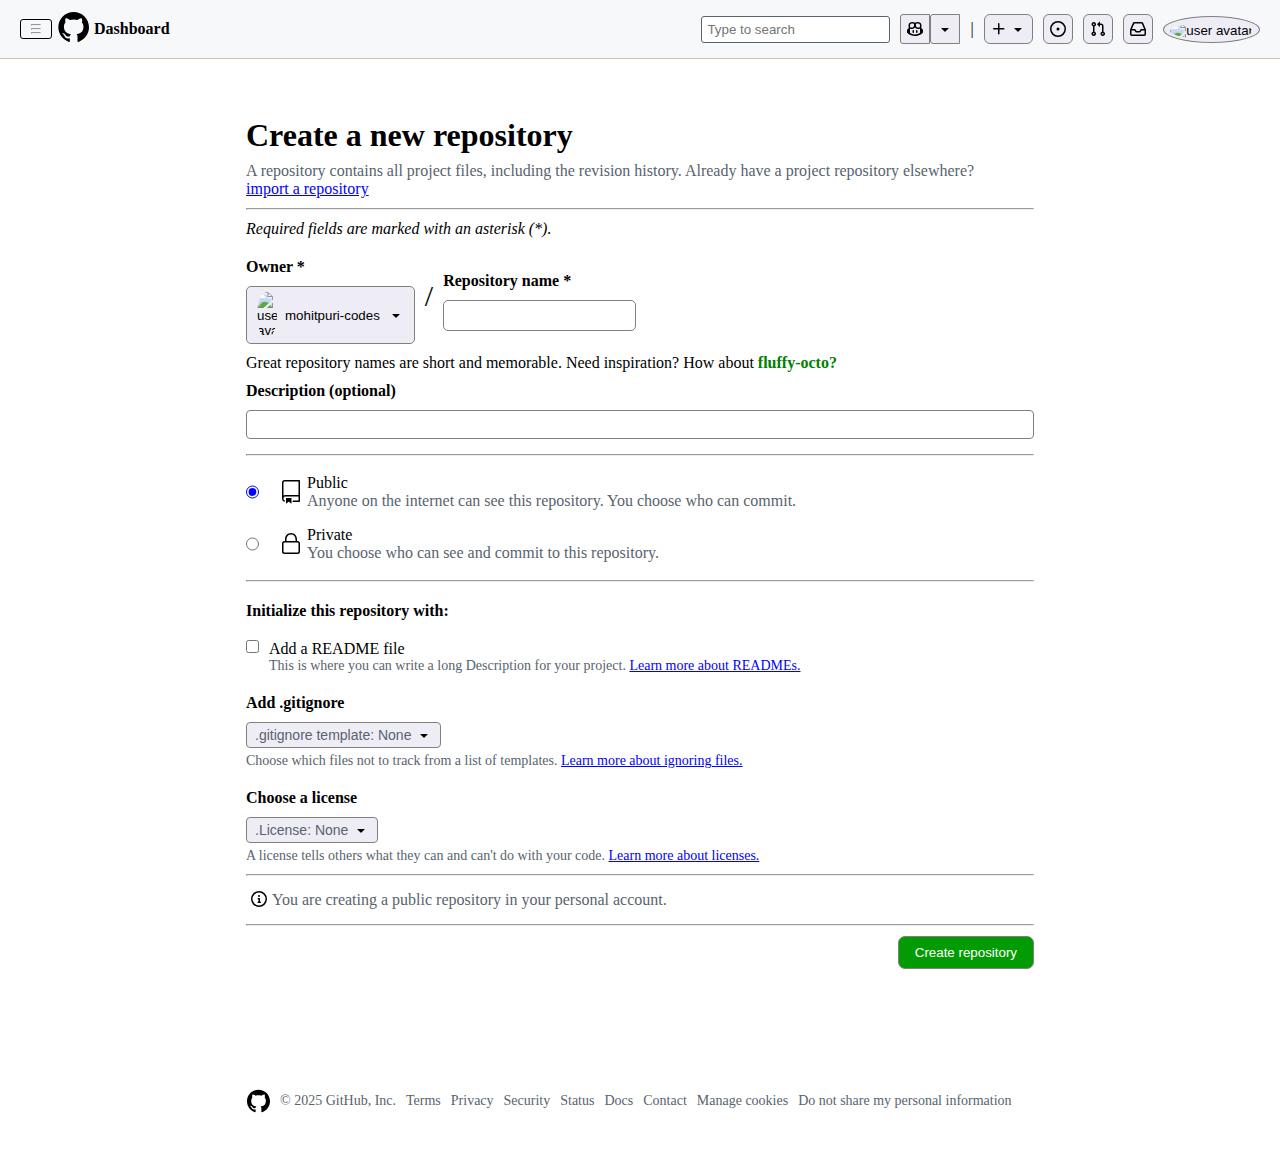
==== create-repo.html @ 80e2ed9b "feat: designed the UI for create repo page" ====
<!DOCTYPE html>
<html lang="en">
<head>
    <meta charset="UTF-8">
    <meta name="viewport" content="width=device-width, initial-scale=1.0">
    <title>Create new repo</title>
    <link rel="stylesheet" href="style.css">
    <link rel="stylesheet" href="create-repo-style.css">
</head>
<body>
    <header aria-label="Navigation bar">
        <nav>
            <!-- left nav -->
            <div class="left-nav">
                <div class="hamburger-menu">
                    <hr>
                    <hr>
                    <hr>
                </div>
                <div class="brand-logo">
                    <svg height="32" aria-hidden="true" viewBox="0 0 24 24" version="1.1" width="32" data-view-component="true" class="octicon octicon-mark-github v-align-middle">
                        <path d="M12.5.75C6.146.75 1 5.896 1 12.25c0 5.089 3.292 9.387 7.863 10.91.575.101.79-.244.79-.546 0-.273-.014-1.178-.014-2.142-2.889.532-3.636-.704-3.866-1.35-.13-.331-.69-1.352-1.18-1.625-.402-.216-.977-.748-.014-.762.906-.014 1.553.834 1.769 1.179 1.035 1.74 2.688 1.25 3.349.948.1-.747.402-1.25.733-1.538-2.559-.287-5.232-1.279-5.232-5.678 0-1.25.445-2.285 1.178-3.09-.115-.288-.517-1.467.115-3.048 0 0 .963-.302 3.163 1.179.92-.259 1.897-.388 2.875-.388.977 0 1.955.13 2.875.388 2.2-1.495 3.162-1.179 3.162-1.179.633 1.581.23 2.76.115 3.048.733.805 1.179 1.825 1.179 3.09 0 4.413-2.688 5.39-5.247 5.678.417.36.776 1.05.776 2.128 0 1.538-.014 2.774-.014 3.162 0 .302.216.662.79.547C20.709 21.637 24 17.324 24 12.25 24 5.896 18.854.75 12.5.75Z"></path>
                    </svg>
                </div>
                <h4>Dashboard</h4>
            </div>
            <!-- right nav -->
             <div class="right-nav">
                <input type="text" placeholder="Type to search">
                <div class="copilot">
                    <button title="copilot icon">
                        <svg aria-hidden="true" height="16" viewBox="0 0 16 16" version="1.1" width="16" data-view-component="true" class="octicon octicon-copilot Button-visual">
                            <path d="M7.998 15.035c-4.562 0-7.873-2.914-7.998-3.749V9.338c.085-.628.677-1.686 1.588-2.065.013-.07.024-.143.036-.218.029-.183.06-.384.126-.612-.201-.508-.254-1.084-.254-1.656 0-.87.128-1.769.693-2.484.579-.733 1.494-1.124 2.724-1.261 1.206-.134 2.262.034 2.944.765.05.053.096.108.139.165.044-.057.094-.112.143-.165.682-.731 1.738-.899 2.944-.765 1.23.137 2.145.528 2.724 1.261.566.715.693 1.614.693 2.484 0 .572-.053 1.148-.254 1.656.066.228.098.429.126.612.012.076.024.148.037.218.924.385 1.522 1.471 1.591 2.095v1.872c0 .766-3.351 3.795-8.002 3.795Zm0-1.485c2.28 0 4.584-1.11 5.002-1.433V7.862l-.023-.116c-.49.21-1.075.291-1.727.291-1.146 0-2.059-.327-2.71-.991A3.222 3.222 0 0 1 8 6.303a3.24 3.24 0 0 1-.544.743c-.65.664-1.563.991-2.71.991-.652 0-1.236-.081-1.727-.291l-.023.116v4.255c.419.323 2.722 1.433 5.002 1.433ZM6.762 2.83c-.193-.206-.637-.413-1.682-.297-1.019.113-1.479.404-1.713.7-.247.312-.369.789-.369 1.554 0 .793.129 1.171.308 1.371.162.181.519.379 1.442.379.853 0 1.339-.235 1.638-.54.315-.322.527-.827.617-1.553.117-.935-.037-1.395-.241-1.614Zm4.155-.297c-1.044-.116-1.488.091-1.681.297-.204.219-.359.679-.242 1.614.091.726.303 1.231.618 1.553.299.305.784.54 1.638.54.922 0 1.28-.198 1.442-.379.179-.2.308-.578.308-1.371 0-.765-.123-1.242-.37-1.554-.233-.296-.693-.587-1.713-.7Z"></path><path d="M6.25 9.037a.75.75 0 0 1 .75.75v1.501a.75.75 0 0 1-1.5 0V9.787a.75.75 0 0 1 .75-.75Zm4.25.75v1.501a.75.75 0 0 1-1.5 0V9.787a.75.75 0 0 1 1.5 0Z"></path>
                        </svg>
                    </button>
                    <button title="drop down icon">
                        <svg aria-hidden="true" height="16" viewBox="0 0 16 16" version="1.1" width="16" data-view-component="true" class="octicon octicon-triangle-down Button-visual">
                            <path d="m4.427 7.427 3.396 3.396a.25.25 0 0 0 .354 0l3.396-3.396A.25.25 0 0 0 11.396 7H4.604a.25.25 0 0 0-.177.427Z"></path>
                        </svg>
                    </button>
                </div>
                <div class="pipeline">
                    |
                </div>
                <div class="create-repo">
                    <button title="create new repo">
                        <svg aria-hidden="true" height="16" viewBox="0 0 16 16" version="1.1" width="16" data-view-component="true" class="octicon octicon-plus">
                            <path d="M7.75 2a.75.75 0 0 1 .75.75V7h4.25a.75.75 0 0 1 0 1.5H8.5v4.25a.75.75 0 0 1-1.5 0V8.5H2.75a.75.75 0 0 1 0-1.5H7V2.75A.75.75 0 0 1 7.75 2Z"></path>
                        </svg>
                        <svg aria-hidden="true" height="16" viewBox="0 0 16 16" version="1.1" width="16" data-view-component="true" class="octicon octicon-triangle-down">
                            <path d="m4.427 7.427 3.396 3.396a.25.25 0 0 0 .354 0l3.396-3.396A.25.25 0 0 0 11.396 7H4.604a.25.25 0 0 0-.177.427Z"></path>
                        </svg>
                    </button>
                    
                </div>
                <button class="issues" title="issues">
                    <svg aria-hidden="true" height="16" viewBox="0 0 16 16" version="1.1" width="16" data-view-component="true" class="octicon octicon-issue-opened Button-visual">
                        <path d="M8 9.5a1.5 1.5 0 1 0 0-3 1.5 1.5 0 0 0 0 3Z"></path><path d="M8 0a8 8 0 1 1 0 16A8 8 0 0 1 8 0ZM1.5 8a6.5 6.5 0 1 0 13 0 6.5 6.5 0 0 0-13 0Z"></path>
                    </svg>
                </button>
                <button class="pull-requests" title="pull requests">
                    <svg aria-hidden="true" height="16" viewBox="0 0 16 16" version="1.1" width="16" data-view-component="true" class="octicon octicon-git-pull-request Button-visual">
                        <path d="M1.5 3.25a2.25 2.25 0 1 1 3 2.122v5.256a2.251 2.251 0 1 1-1.5 0V5.372A2.25 2.25 0 0 1 1.5 3.25Zm5.677-.177L9.573.677A.25.25 0 0 1 10 .854V2.5h1A2.5 2.5 0 0 1 13.5 5v5.628a2.251 2.251 0 1 1-1.5 0V5a1 1 0 0 0-1-1h-1v1.646a.25.25 0 0 1-.427.177L7.177 3.427a.25.25 0 0 1 0-.354ZM3.75 2.5a.75.75 0 1 0 0 1.5.75.75 0 0 0 0-1.5Zm0 9.5a.75.75 0 1 0 0 1.5.75.75 0 0 0 0-1.5Zm8.25.75a.75.75 0 1 0 1.5 0 .75.75 0 0 0-1.5 0Z"></path>
                    </svg>
                </button>
                <button class="notifications" title="notifications">
                    <svg aria-hidden="true" height="16" viewBox="0 0 16 16" version="1.1" width="16" data-view-component="true" class="octicon octicon-inbox Button-visual">
                        <path d="M2.8 2.06A1.75 1.75 0 0 1 4.41 1h7.18c.7 0 1.333.417 1.61 1.06l2.74 6.395c.04.093.06.194.06.295v4.5A1.75 1.75 0 0 1 14.25 15H1.75A1.75 1.75 0 0 1 0 13.25v-4.5c0-.101.02-.202.06-.295Zm1.61.44a.25.25 0 0 0-.23.152L1.887 8H4.75a.75.75 0 0 1 .6.3L6.625 10h2.75l1.275-1.7a.75.75 0 0 1 .6-.3h2.863L11.82 2.652a.25.25 0 0 0-.23-.152Zm10.09 7h-2.875l-1.275 1.7a.75.75 0 0 1-.6.3h-3.5a.75.75 0 0 1-.6-.3L4.375 9.5H1.5v3.75c0 .138.112.25.25.25h12.5a.25.25 0 0 0 .25-.25Z"></path>
                    </svg>
                </button>
                <button class="profile" title="your profile">
                    <img src="	https://avatars.githubusercontent.com/u/194055453?v=4" alt="user avatar">

                </button>
             </div>
        </nav>
    </header>

    <!-- create new repo -->

    <main class="create-repo-main">
        <section class="create-repo-section">
            <div class="create-repo__title">
                <h1>Create a new repository</h1>
                <div class="create-repo__title-content">
                    <p>A repository contains all project files, including the revision history. Already have a project repository elsewhere?</p>
                    <a class="repo__blue-anchor" href="#">import a repository</a>
                </div>
                <hr>
                <i> Required fields are marked with an asterisk (*).</i>
                <div class="owner-repo-column">
                    <div class="model-owner-repo">
                        <div class="owner">
                            <h4>Owner *</h4>
                            <button>
                                <img class="avatar" src="	https://avatars.githubusercontent.com/u/194055453?v=4&size=40" alt=" user avatar">
                                <span class="user-name">mohitpuri-codes</span>
                                <span class="dropdown"><svg aria-hidden="true" focusable="false" class="octicon octicon-triangle-down" viewBox="0 0 16 16" width="16" height="16" fill="currentColor" style="display: inline-block; user-select: none; vertical-align: text-bottom; overflow: visible;"><path d="m4.427 7.427 3.396 3.396a.25.25 0 0 0 .354 0l3.396-3.396A.25.25 0 0 0 11.396 7H4.604a.25.25 0 0 0-.177.427Z"></path></svg></span>
                            </button>
                        </div>
                        <span class="slash">/</span>
                        <div class="repo">
                            <h4>Repository name *</h4>
                            <input type="text">
                        </div>
                    </div>
                    <span>Great repository names are short and memorable. Need inspiration? How about <span class="suggested-name">fluffy-octo?</span></span>
                    <div class="repo-description">
                        <h4>
                            Description <span>(optional)</span>
                            
                        </h4>
                        <input type="text">
                    </div>
                </div>
                <hr>
                <div class="public-pvt-column">
                    <div class="public">
                        <input type="radio" name="" id="" checked>
                        <div class="public-description">
                            <svg aria-hidden="true" focusable="false" class="Octicon-sc-9kayk9-0 knLhXt" viewBox="0 0 24 24" width="24" height="24" fill="currentColor" style="display: inline-block; user-select: none; vertical-align: text-bottom; overflow: visible;"><path d="M3 2.75A2.75 2.75 0 0 1 5.75 0h14.5a.75.75 0 0 1 .75.75v20.5a.75.75 0 0 1-.75.75h-6a.75.75 0 0 1 0-1.5h5.25v-4H6A1.5 1.5 0 0 0 4.5 18v.75c0 .716.43 1.334 1.05 1.605a.75.75 0 0 1-.6 1.374A3.251 3.251 0 0 1 3 18.75ZM19.5 1.5H5.75c-.69 0-1.25.56-1.25 1.25v12.651A2.989 2.989 0 0 1 6 15h13.5Z"></path><path d="M7 18.25a.25.25 0 0 1 .25-.25h5a.25.25 0 0 1 .25.25v5.01a.25.25 0 0 1-.397.201l-2.206-1.604a.25.25 0 0 0-.294 0L7.397 23.46a.25.25 0 0 1-.397-.2v-5.01Z"></path></svg>
                            <div class="public-description__details">
                                <span>Public</span>
                                <p>Anyone on the internet can see this repository. You choose who can commit.</p>
                            </div>
                        </div>
                    </div>
                    <div class="private">
                        <input type="radio" name="" id="">
                        <div class="private-description">
                            <svg aria-hidden="true" focusable="false" class="Octicon-sc-9kayk9-0 knLhXt" viewBox="0 0 24 24" width="24" height="24" fill="currentColor" style="display: inline-block; user-select: none; vertical-align: text-bottom; overflow: visible;"><path d="M6 9V7.25C6 3.845 8.503 1 12 1s6 2.845 6 6.25V9h.5a2.5 2.5 0 0 1 2.5 2.5v8a2.5 2.5 0 0 1-2.5 2.5h-13A2.5 2.5 0 0 1 3 19.5v-8A2.5 2.5 0 0 1 5.5 9Zm-1.5 2.5v8a1 1 0 0 0 1 1h13a1 1 0 0 0 1-1v-8a1 1 0 0 0-1-1h-13a1 1 0 0 0-1 1Zm3-4.25V9h9V7.25c0-2.67-1.922-4.75-4.5-4.75-2.578 0-4.5 2.08-4.5 4.75Z"></path></svg>                            <div class="private-description__details">
                                <span>Private</span>
                                <p>You choose who can see and commit to this repository.</p>
                            </div>
                        </div>
                    </div>
                </div>
                <hr>
                <div class="initalize-repo">
                    <h4>Initialize this repository with:</h4>
                    <div class="readme">
                        <input type="checkbox" name="" id="">
                        <div class="readme-file">
                            <span>
                                Add a README file
                            </span>
                            <p>This is where you can write a long Description for your project. <a href="#">Learn more about READMEs.</a></p>
                        </div>
                    </div>
                    <div class="add-ignore">
                        <h4>Add .gitignore</h4>
                        <button>
                            <p>.gitignore template: None </p>
                            <svg aria-hidden="true" focusable="false" class="octicon octicon-triangle-down" viewBox="0 0 16 16" width="16" height="16" fill="currentColor" style="display: inline-block; user-select: none; vertical-align: text-bottom; overflow: visible;"><path d="m4.427 7.427 3.396 3.396a.25.25 0 0 0 .354 0l3.396-3.396A.25.25 0 0 0 11.396 7H4.604a.25.25 0 0 0-.177.427Z"></path></svg>
                        </button>
                        <p>Choose which files not to track from a list of templates. <a href="#">Learn more about ignoring files.</a></p>
                    </div>
                    <div class="choose-license">
                        <h4>Choose a license
                        </h4>
                        <button>
                            <p>.License: None </p>
                            <svg aria-hidden="true" focusable="false" class="octicon octicon-triangle-down" viewBox="0 0 16 16" width="16" height="16" fill="currentColor" style="display: inline-block; user-select: none; vertical-align: text-bottom; overflow: visible;"><path d="m4.427 7.427 3.396 3.396a.25.25 0 0 0 .354 0l3.396-3.396A.25.25 0 0 0 11.396 7H4.604a.25.25 0 0 0-.177.427Z"></path></svg>
                        </button>
                        <p>A license tells others what they can and can't do with your code. <a href="#">Learn more about licenses.</a></p>
                    </div>
                </div>
                <hr>
                <div class="caution">
                    <svg aria-hidden="true" focusable="false" class="Octicon-sc-9kayk9-0 kfGkqo" viewBox="0 0 16 16" width="16" height="16" fill="currentColor" style="display: inline-block; user-select: none; vertical-align: text-bottom; overflow: visible;"><path d="M0 8a8 8 0 1 1 16 0A8 8 0 0 1 0 8Zm8-6.5a6.5 6.5 0 1 0 0 13 6.5 6.5 0 0 0 0-13ZM6.5 7.75A.75.75 0 0 1 7.25 7h1a.75.75 0 0 1 .75.75v2.75h.25a.75.75 0 0 1 0 1.5h-2a.75.75 0 0 1 0-1.5h.25v-2h-.25a.75.75 0 0 1-.75-.75ZM8 6a1 1 0 1 1 0-2 1 1 0 0 1 0 2Z"></path></svg>
                    <p>You are creating a public repository in your personal account.</p>
                </div>
                <hr>
                <div class="create-div">
                    <button class="create-repo-btn">Create repository</button>
                </div>



            </div>
            <footer>
                <svg aria-hidden="true" height="24" viewBox="0 0 24 24" version="1.1" width="24" data-view-component="true" class="octicon octicon-mark-github">
                    <path d="M12.5.75C6.146.75 1 5.896 1 12.25c0 5.089 3.292 9.387 7.863 10.91.575.101.79-.244.79-.546 0-.273-.014-1.178-.014-2.142-2.889.532-3.636-.704-3.866-1.35-.13-.331-.69-1.352-1.18-1.625-.402-.216-.977-.748-.014-.762.906-.014 1.553.834 1.769 1.179 1.035 1.74 2.688 1.25 3.349.948.1-.747.402-1.25.733-1.538-2.559-.287-5.232-1.279-5.232-5.678 0-1.25.445-2.285 1.178-3.09-.115-.288-.517-1.467.115-3.048 0 0 .963-.302 3.163 1.179.92-.259 1.897-.388 2.875-.388.977 0 1.955.13 2.875.388 2.2-1.495 3.162-1.179 3.162-1.179.633 1.581.23 2.76.115 3.048.733.805 1.179 1.825 1.179 3.09 0 4.413-2.688 5.39-5.247 5.678.417.36.776 1.05.776 2.128 0 1.538-.014 2.774-.014 3.162 0 .302.216.662.79.547C20.709 21.637 24 17.324 24 12.25 24 5.896 18.854.75 12.5.75Z"></path>
                </svg>
                <p>© 2025 GitHub, Inc.
                    
                    </p>
                    <a href="#">Terms
                    </a>
                    <a href="#">Privacy</a>
                    <a href="#">Security</a>
                    <a href="#">Status</a>
                    <a href="#">Docs</a>
                    <a href="#">Contact</a>
                    <a href="#">Manage cookies</a>
                    <a href="#">Do not share my personal information</a>
            </footer>

        </section>
    </main>
</body>
</html>
---- style.css ----
* {
  margin: 0;
  padding: 0;
  box-sizing: border-box;
}

nav {
  display: flex;
  justify-content: space-between;
  padding: 10px 20px;
  background-color: #f6f8fa;
  width: 100%;
  border-bottom: 1px solid rgb(201, 189, 189);
}

nav hr {
  /* border: 1px solid black; */
  width: 10px;
  margin: 2px 8px;
}

.hamburger-menu {
  border: 1px solid black;
  padding: 2px;
  border-radius: 3px;
}

.left-nav {
  display: flex;
  gap: 5px;
  align-items: center;
}

.create-new-repo-btn {
  display: flex;
  align-items: self-start;
  border-radius: 4px;
  justify-content: center;
  padding: 8px 8px 5px 8px;
  gap: 10px;
  background-color: rgb(25, 173, 25);
  color: white;
  border: none;
}

/* right nav */

.right-nav {
  display: flex;
  align-items: center;
  gap: 10px;
}

.right-nav input {
  padding: 5px;
  border-radius: 3px;
  border: 1px solid #59636e;
}

.right-nav button {
  padding: 6px 6px 3px 6px;
  border-radius: 6px;
  border: 1px solid grey;
}

.copilot {
  display: flex;
}

.copilot button {
  border-radius: 3px 0 0 3px !important ;
}

.profile {
  border-radius: 50% !important;
}

.profile img {
  width: 20px;
  border-radius: 50%;
}

@media screen and (max-width: 768px) {
  nav input:placeholder-shown {
    text-overflow: ellipsis;
    width: 50px;
  }
}

@media screen and (max-width: 480px) {
  nav h4 {
    width: 20px;
    white-space: nowrap;
    overflow: hidden;
    text-overflow: ellipsis;
  }
  .create-repo,
  .issues,
  .pull-requests,
  .pipeline {
    display: none;
  }
}

@media screen and (max-width: 320px) {
  nav h4 {
    display: none;
  }
}

/* main */

.find-repo li img {
  width: 20px;
  border-radius: 50%;
}

.find-repo li {
  display: flex;
  align-items: center;
  gap: 20px;
  margin: 10px 0;
}

.find-repo input {
  width: 100%;
  padding: 7px 10px;
  border-radius: 5px;
  border: 1px solid grey;
}

.main-section {
  display: flex;
}

.main-section-left {
  display: flex;
  flex-direction: column;
  gap: 10px;
  /* justify-content: center; */
  padding: 60px 30px;
  border-right: 1px solid rgb(201, 189, 189);
}

.create-new-repo {
  display: flex;
  justify-content: space-between;
  align-items: center;
}

.find-repo {
  display: flex;
  flex-direction: column;
  gap: 20px;
}

.show-more {
  color: grey;
  font-size: 14px;
}

/* main-section-right */

.main-section-right {
  padding: 40px 120px;
}

.grid-container {
  display: grid;
  grid-template-columns: 2fr 1fr;
}

.copilot-container {
  width: 100%;
  display: flex;
  align-items: center;
  position: relative;
}

.copilot-container input {
  width: 100%;
  border: 1px solid rgb(201, 189, 189);
  padding: 10px;
  border-radius: 7px;
  margin: 20px 0;
}

.send {
  position: absolute;
  right: 10px;
}

.copilot-suggestions {
  display: flex;
  gap: 10px;
}

.copilot-suggestions button {
  padding: 10px 15px;
  display: flex;
  border-radius: 21px;
  border: 1px solid rgb(201, 189, 189);
  background-color: transparent;
  justify-content: center;
  gap: 10px;
  margin-bottom: 20px;
}

.home-container {
  display: flex;
  justify-content: space-between;
  align-items: center;
  margin-bottom: 20px;
}

.home-container button {
  padding: 5px 10px;
  background-color: #f3f7fa;
  border: 1px solid rgb(201, 189, 189);
  display: flex;
  align-items: center;
  gap: 5px;
  border-radius: 5px;
}

.tutorials-grid {
  display: grid;
  grid-template-columns: 1fr 1fr;
  grid-template-rows: 1fr 1fr;
  gap: 20px;
}

.tutorial {
  padding: 20px;
  border: 1px solid rgb(201, 189, 189);
  box-shadow: 3px 3px 3px #abb6c2;
  border-radius: 7px;
}

.tutorial h4 {
  margin-bottom: 10px;
  color: #0969da;
}

.tutorial p {
  color: rgb(95, 88, 88);
}

.use-this-tools {
  display: flex;
  margin-top: 40px;
  align-items: center;
  gap: 10px;
}

.use-this-tools p {
  color: rgb(83, 83, 83);
}

.use-this-tools span {
  background-color: rgb(243, 242, 242);
  border-radius: 50%;
  padding: 8px 8px 3px 8px;
}

.use-this-tools-grid {
  display: grid;
  grid-template-columns: 1fr 1fr;
  grid-template-rows: 1fr;
  gap: 20px;
  margin: 20px 0;
}

.use-this-tool {
  border: 1px solid rgb(201, 189, 189);
  border-radius: 7px;
  padding: 20px;
}

.use-this-tool__body {
  display: flex;
  align-items: center;
  gap: 10px;
  margin: 20px 0;
}

.use-this-tool__body img {
  width: 50px;
}

/* grid right */

.explore-repo > h4 {
  margin-bottom: 15px;
}

.explore-repo {
  border: 1px solid rgb(201, 189, 189);
  border-radius: 7px;
  padding: 20px;
}

.repositories {
  display: flex;
  flex-direction: column;
  gap: 20px;
}

.repo {
  display: flex;
}

.repo img {
  width: 20px;
}

.repositories-heading__title {
  display: flex;
  justify-content: space-between;
  align-items: center;
  margin-bottom: 10px;
  /* gap: 10px; */
}

.repositories-heading__title span {
  display: flex;
  align-items: center;
  justify-content: center;
  gap: 10px;
}

.repositories-heading__content {
  color: rgb(95, 88, 88);
}

.star {
  padding: 5px 10px 3px;
  border: 1px solid rgb(201, 189, 189);
  border-radius: 7px;
}

.get-started-tool {
  padding: 0 !important;
}
.get-started-tool img {
  padding: 0 !important;
  width: 100%;
  height: 100%;
}

.github-flow {
  padding: 5px 10px;
  background-color: rgb(243, 242, 242);
  border-radius: 4px;
  border: 1px solid grey;
}

.get-started-tool {
  position: relative;
}

.play-pause {
  position: absolute;
  top: 50%;
  transform: translate(-50%, -50%);
  left: 50%;
}

.play-pause svg {
  fill: #0969da;
  /* background-color: #0969da; */
  color: white;
  width: 40px;
}

.use-this-tool {
  box-shadow: 3px 3px 3px grey;
}

footer {
  display: flex;
  gap: 10px;
  /* padding: 20px; */
  align-items: center;
  margin: 20px 0 0 0;
}

a {
  text-decoration: none;
  color: rgba(89, 99, 110, 1);
}

button:hover {
  background-color: rgb(208, 210, 212);
  cursor: pointer;
}

.hamburger-menu:hover,
.brand-logo:hover,
.brand-logo h4:hover {
  cursor: pointer;
}

p {
  color: #59636e;
}

#copilot a,
#install-github a {
  color: blue !important;
}

.blue-anchor a {
  color: blue !important;
}
.blue-anchor a:hover {
  text-decoration: underline;
}

input:focus {
  border-color: blue;
  outline: none;
}
---- create-repo-style.css ----
hr {
  margin: 10px 0;
}

h4 {
  margin: 10px 0;
}

h1 {
  margin: 8px 0;
}

input {
  border: 1px solid grey;
}

input:focus {
  border-color: blue;
  outline: none;
}

button {
  border: 1px solid grey;
  background-color: rgb(238, 237, 245);
}

.create-repo-section {
  margin: 0 auto;
  max-width: 888px;
  width: 100%;
  padding: 50px;
}

.repo__blue-anchor {
  color: blue;
  text-decoration: underline;
}

.avatar {
  width: 20px;
  border-radius: 50%;
}

.owner-repo-column {
  display: flex;
  flex-direction: column;
}

.model-owner-repo {
  display: flex;
  align-items: center;
  margin: 10px 0;
  gap: 10px;
}

.repo {
  display: flex;
  flex-direction: column;
}

.slash {
  font-size: 30px;
}

.owner button {
  border-radius: 5px;
  padding: 5px 10px;
  display: flex;
  align-items: center;
  gap: 8px;
}

.repo input {
  padding: 7px;
  border-radius: 5px;
}

.repo-description {
  display: flex;
  flex-direction: column;
}

.repo-description input {
  padding: 6px;
  border-radius: 4px;
  margin-bottom: 5px;
}

.public,
.private {
  gap: 20px;
  display: flex;
}

.public input[type="radio"] {
  accent-color: blue;
}

.public-description,
.private-description {
  align-items: center;
  display: flex;
  margin: 8px 0;
  gap: 4px;
}

.readme {
  gap: 10px;
  align-items: flex-start;
  display: flex;
}

.add-ignore button,
.choose-license button {
  align-items: center;
  margin-bottom: 5px;
  padding: 4px 8px;
  border-radius: 4px;
  display: flex;
  gap: 5px;
}

.readme p,
.add-ignore p,
.choose-license p {
  font-size: 14px;
}

.initalize-repo a {
  text-decoration: underline;
  color: blue;
}

.suggested-name {
  color: green;
  font-weight: bold;
}

.create-div {
  display: flex;
  justify-content: flex-end;
}

.create-repo-btn {
  padding: 8px 16px;
  color: white;
  background-color: rgb(3, 155, 3);
  border-radius: 7px;
}

.initalize-repo {
  display: flex;
  flex-direction: column;
  gap: 10px;
}

.caution {
  display: flex;
  gap: 5px;
  margin-top: 5px;
  padding: 5px;
}

footer {
  font-size: 14px;
  margin-top: 120px;
}
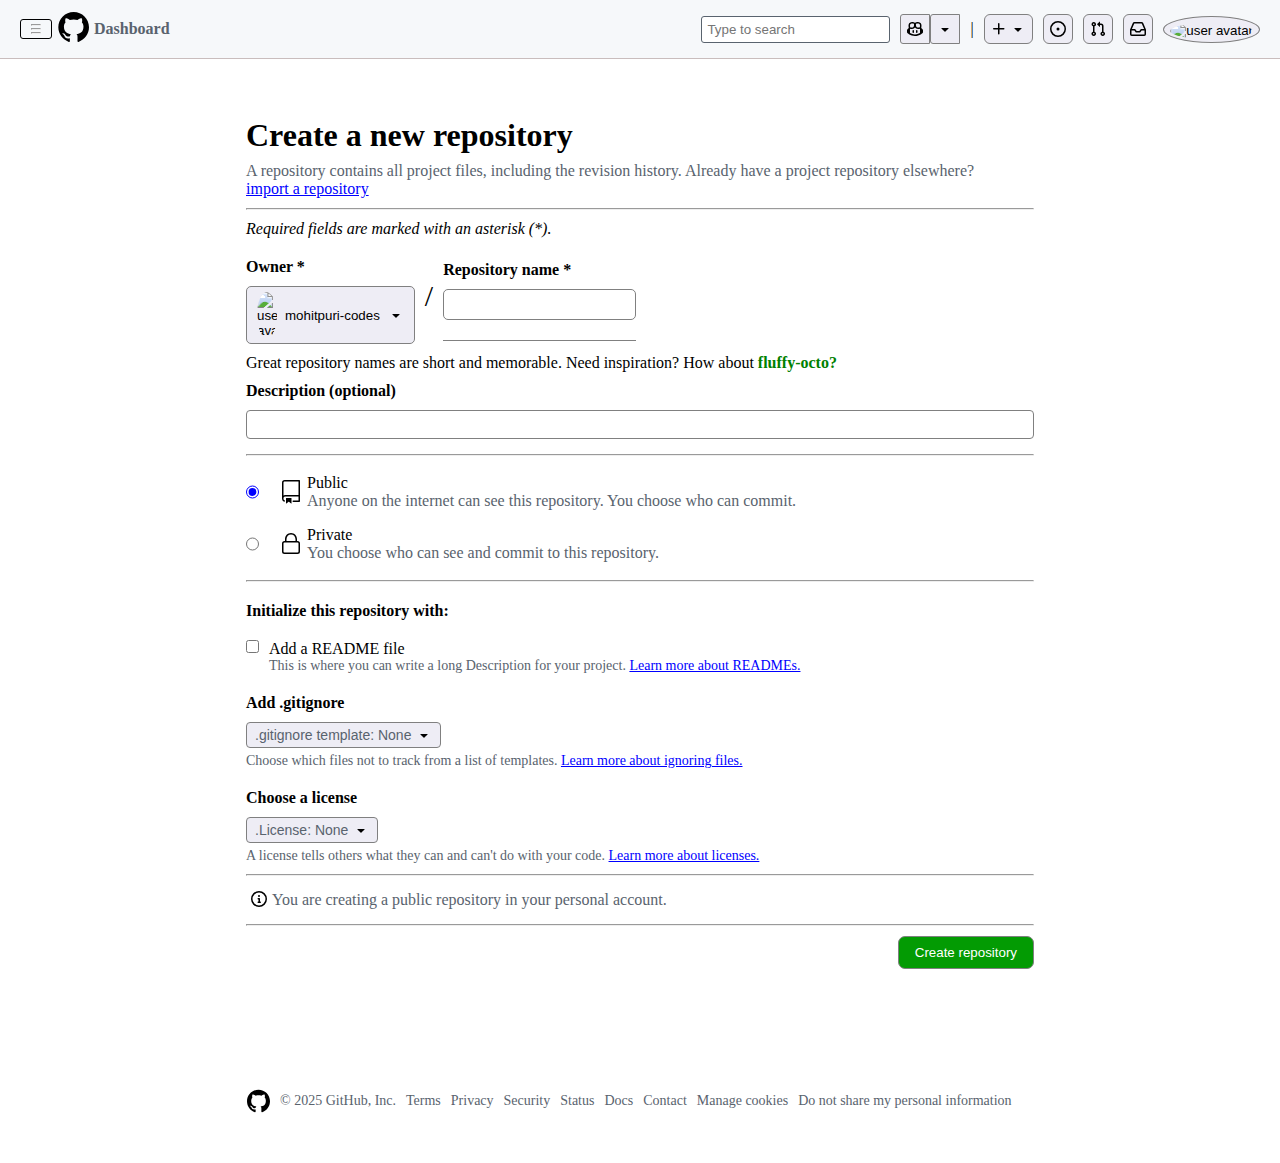
==== commit a4cb43d6: "feat: Added the contribution-activity" ====
--- a/create-repo.html
+++ b/create-repo.html
@@ -17,12 +17,12 @@
                     <hr>
                     <hr>
                 </div>
-                <div class="brand-logo">
+                <a href="index.html" class="brand-logo">
                     <svg height="32" aria-hidden="true" viewBox="0 0 24 24" version="1.1" width="32" data-view-component="true" class="octicon octicon-mark-github v-align-middle">
                         <path d="M12.5.75C6.146.75 1 5.896 1 12.25c0 5.089 3.292 9.387 7.863 10.91.575.101.79-.244.79-.546 0-.273-.014-1.178-.014-2.142-2.889.532-3.636-.704-3.866-1.35-.13-.331-.69-1.352-1.18-1.625-.402-.216-.977-.748-.014-.762.906-.014 1.553.834 1.769 1.179 1.035 1.74 2.688 1.25 3.349.948.1-.747.402-1.25.733-1.538-2.559-.287-5.232-1.279-5.232-5.678 0-1.25.445-2.285 1.178-3.09-.115-.288-.517-1.467.115-3.048 0 0 .963-.302 3.163 1.179.92-.259 1.897-.388 2.875-.388.977 0 1.955.13 2.875.388 2.2-1.495 3.162-1.179 3.162-1.179.633 1.581.23 2.76.115 3.048.733.805 1.179 1.825 1.179 3.09 0 4.413-2.688 5.39-5.247 5.678.417.36.776 1.05.776 2.128 0 1.538-.014 2.774-.014 3.162 0 .302.216.662.79.547C20.709 21.637 24 17.324 24 12.25 24 5.896 18.854.75 12.5.75Z"></path>
                     </svg>
-                </div>
-                <h4>Dashboard</h4>
+                </a>
+                <h4><a href="index.html" id="Dashboard">Dashboard</a></h4>
             </div>
             <!-- right nav -->
              <div class="right-nav">
@@ -68,10 +68,11 @@
                         <path d="M2.8 2.06A1.75 1.75 0 0 1 4.41 1h7.18c.7 0 1.333.417 1.61 1.06l2.74 6.395c.04.093.06.194.06.295v4.5A1.75 1.75 0 0 1 14.25 15H1.75A1.75 1.75 0 0 1 0 13.25v-4.5c0-.101.02-.202.06-.295Zm1.61.44a.25.25 0 0 0-.23.152L1.887 8H4.75a.75.75 0 0 1 .6.3L6.625 10h2.75l1.275-1.7a.75.75 0 0 1 .6-.3h2.863L11.82 2.652a.25.25 0 0 0-.23-.152Zm10.09 7h-2.875l-1.275 1.7a.75.75 0 0 1-.6.3h-3.5a.75.75 0 0 1-.6-.3L4.375 9.5H1.5v3.75c0 .138.112.25.25.25h12.5a.25.25 0 0 0 .25-.25Z"></path>
                     </svg>
                 </button>
-                <button class="profile" title="your profile">
-                    <img src="	https://avatars.githubusercontent.com/u/194055453?v=4" alt="user avatar">
-
-                </button>
+                <a href="profile.html">
+                    <button class="profile" title="your profile">
+                        <img src="	https://avatars.githubusercontent.com/u/194055453?v=4" alt="user avatar">
+                    </button>
+                </a>
              </div>
         </nav>
     </header>
--- a/style.css
+++ b/style.css
@@ -187,6 +187,8 @@
 
 .send {
   position: absolute;
+  border: none;
+  background-color: transparent;
   right: 10px;
 }
 
@@ -308,6 +310,12 @@
 
 .repo {
   display: flex;
+  border-bottom: 1px solid grey;
+  padding-bottom: 20px;
+}
+
+.repo-last {
+  border-bottom: none;
 }
 
 .repo img {
@@ -421,3 +429,111 @@
   border-color: blue;
   outline: none;
 }
+
+.grid-left {
+  padding-right: 35px;
+}
+
+@media screen and (max-width: 1440px) {
+  .main-section-right {
+    padding: 20px;
+  }
+}
+
+@media screen and (max-width: 1260px) {
+  .grid-right {
+    display: none;
+  }
+
+  footer {
+    flex-wrap: wrap;
+  }
+  .main-section-right {
+    padding: 20px;
+    display: flex;
+    flex-direction: column;
+  }
+}
+
+@media screen and (max-width: 1024px) {
+  footer {
+    flex-wrap: wrap;
+  }
+  .main-section-right {
+    padding: 20px;
+    display: flex;
+    flex-direction: column;
+  }
+  .grid-left {
+    padding-right: 0;
+  }
+
+  .use-this-tools-grid {
+    display: grid;
+    grid-template-columns: 1fr;
+    grid-template-rows: 1fr;
+    gap: 20px;
+    margin: 20px 0;
+  }
+}
+
+@media screen and (max-width: 768px) {
+  .main-section {
+    display: flex;
+    flex-direction: column;
+  }
+  .main-section-left {
+    padding: 20px;
+    border: 1px solid #abb6c2;
+    margin: 20px;
+    border-radius: 8px;
+  }
+  .use-this-tools-grid {
+    display: grid;
+    grid-template-columns: 1fr 1fr;
+    grid-template-rows: 1fr;
+    gap: 20px;
+    margin: 20px 0;
+  }
+}
+
+@media screen and (max-width: 572px) {
+  .use-this-tools-grid {
+    display: grid;
+    grid-template-columns: 1fr;
+    grid-template-rows: 1fr;
+    gap: 20px;
+    margin: 20px 0;
+  }
+}
+@media screen and (max-width: 508px) {
+  .btn-small-hidden {
+    display: none !important;
+  }
+  .tutorials-grid {
+    grid-template-columns: 1fr;
+    grid-template-rows: 1fr;
+  }
+}
+
+a:hover {
+  text-decoration: underline;
+  color: blue;
+}
+
+.explore-repo-user {
+  color: black;
+}
+.explore-repo-user:hover {
+  color: black;
+  text-decoration: underline;
+}
+
+li {
+  list-style: none;
+}
+
+#Dashboard:hover {
+  text-decoration: none;
+  color: #59636e;
+}
--- a/create-repo-style.css
+++ b/create-repo-style.css
@@ -165,3 +165,22 @@
   font-size: 14px;
   margin-top: 120px;
 }
+
+@media screen and (max-width: 572px) {
+  .model-owner-repo {
+    display: flex;
+    flex-direction: column !important;
+    align-items: flex-start;
+  }
+  .slash {
+    display: none;
+  }
+  .create-repo-section {
+    padding: 30px;
+  }
+}
+
+#Dashboard:hover {
+  text-decoration: none;
+  color: #59636e;
+}
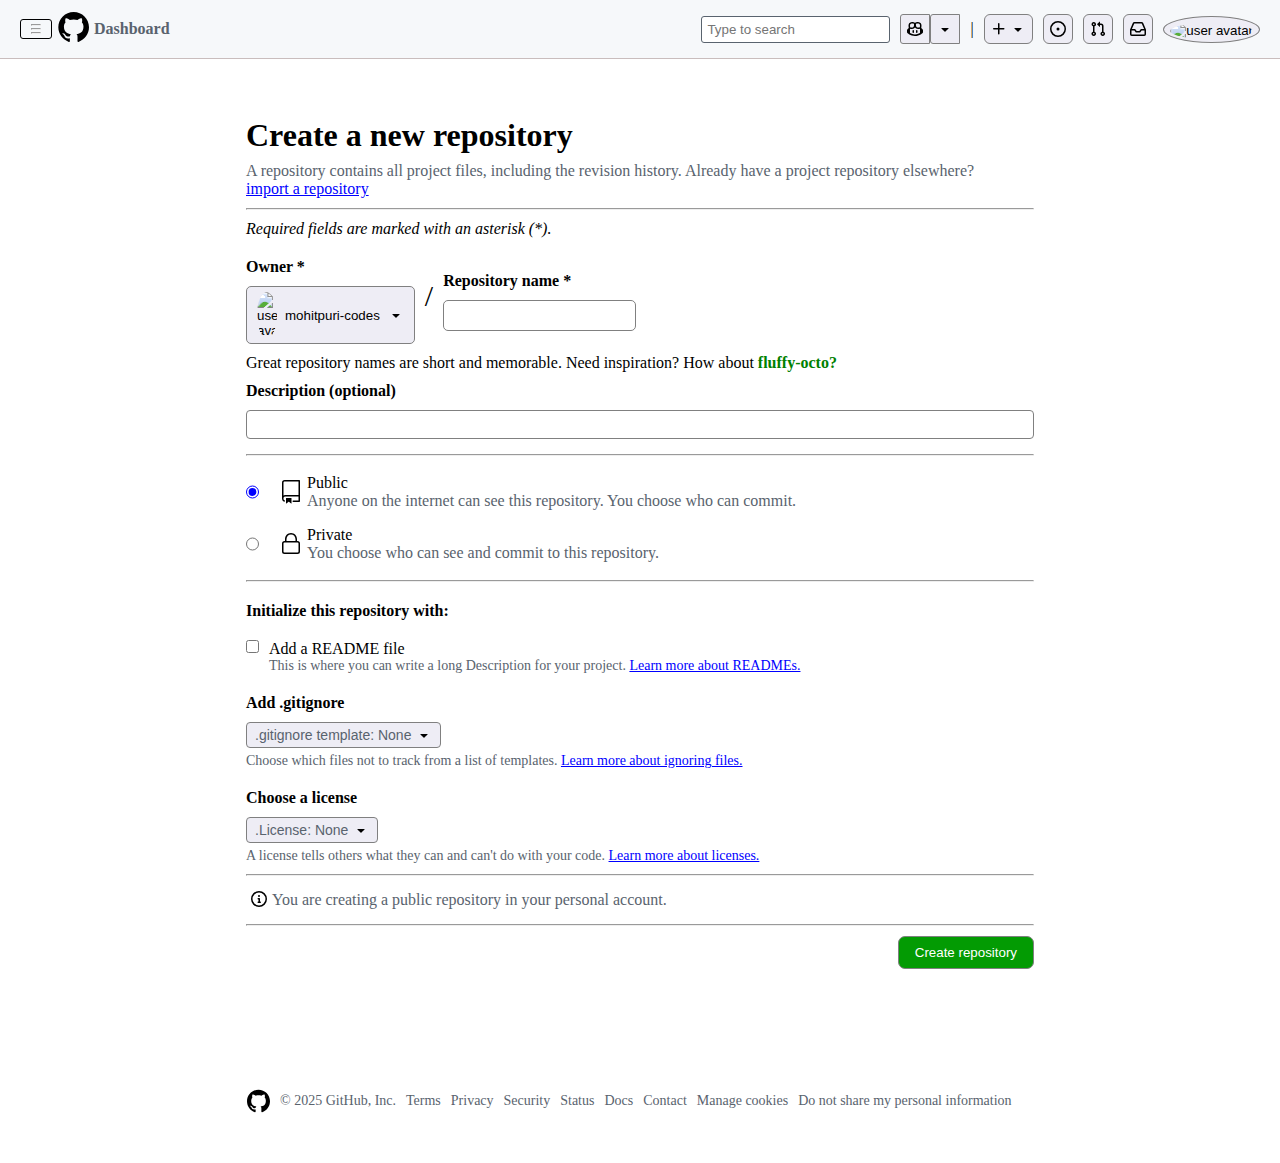
==== commit 08dff93f: "bugfix: fixed the independent scroll on sidebar and main section, fixed radio buttons" ====
--- a/create-repo.html
+++ b/create-repo.html
@@ -1,5 +1,6 @@
 <!DOCTYPE html>
 <html lang="en">
+
 <head>
     <meta charset="UTF-8">
     <meta name="viewport" content="width=device-width, initial-scale=1.0">
@@ -7,6 +8,7 @@
     <link rel="stylesheet" href="style.css">
     <link rel="stylesheet" href="create-repo-style.css">
 </head>
+
 <body>
     <header aria-label="Navigation bar">
         <nav>
@@ -18,24 +20,36 @@
                     <hr>
                 </div>
                 <a href="index.html" class="brand-logo">
-                    <svg height="32" aria-hidden="true" viewBox="0 0 24 24" version="1.1" width="32" data-view-component="true" class="octicon octicon-mark-github v-align-middle">
-                        <path d="M12.5.75C6.146.75 1 5.896 1 12.25c0 5.089 3.292 9.387 7.863 10.91.575.101.79-.244.79-.546 0-.273-.014-1.178-.014-2.142-2.889.532-3.636-.704-3.866-1.35-.13-.331-.69-1.352-1.18-1.625-.402-.216-.977-.748-.014-.762.906-.014 1.553.834 1.769 1.179 1.035 1.74 2.688 1.25 3.349.948.1-.747.402-1.25.733-1.538-2.559-.287-5.232-1.279-5.232-5.678 0-1.25.445-2.285 1.178-3.09-.115-.288-.517-1.467.115-3.048 0 0 .963-.302 3.163 1.179.92-.259 1.897-.388 2.875-.388.977 0 1.955.13 2.875.388 2.2-1.495 3.162-1.179 3.162-1.179.633 1.581.23 2.76.115 3.048.733.805 1.179 1.825 1.179 3.09 0 4.413-2.688 5.39-5.247 5.678.417.36.776 1.05.776 2.128 0 1.538-.014 2.774-.014 3.162 0 .302.216.662.79.547C20.709 21.637 24 17.324 24 12.25 24 5.896 18.854.75 12.5.75Z"></path>
+                    <svg height="32" aria-hidden="true" viewBox="0 0 24 24" version="1.1" width="32"
+                        data-view-component="true" class="octicon octicon-mark-github v-align-middle">
+                        <path
+                            d="M12.5.75C6.146.75 1 5.896 1 12.25c0 5.089 3.292 9.387 7.863 10.91.575.101.79-.244.79-.546 0-.273-.014-1.178-.014-2.142-2.889.532-3.636-.704-3.866-1.35-.13-.331-.69-1.352-1.18-1.625-.402-.216-.977-.748-.014-.762.906-.014 1.553.834 1.769 1.179 1.035 1.74 2.688 1.25 3.349.948.1-.747.402-1.25.733-1.538-2.559-.287-5.232-1.279-5.232-5.678 0-1.25.445-2.285 1.178-3.09-.115-.288-.517-1.467.115-3.048 0 0 .963-.302 3.163 1.179.92-.259 1.897-.388 2.875-.388.977 0 1.955.13 2.875.388 2.2-1.495 3.162-1.179 3.162-1.179.633 1.581.23 2.76.115 3.048.733.805 1.179 1.825 1.179 3.09 0 4.413-2.688 5.39-5.247 5.678.417.36.776 1.05.776 2.128 0 1.538-.014 2.774-.014 3.162 0 .302.216.662.79.547C20.709 21.637 24 17.324 24 12.25 24 5.896 18.854.75 12.5.75Z">
+                        </path>
                     </svg>
                 </a>
                 <h4><a href="index.html" id="Dashboard">Dashboard</a></h4>
             </div>
             <!-- right nav -->
-             <div class="right-nav">
+            <div class="right-nav">
                 <input type="text" placeholder="Type to search">
                 <div class="copilot">
                     <button title="copilot icon">
-                        <svg aria-hidden="true" height="16" viewBox="0 0 16 16" version="1.1" width="16" data-view-component="true" class="octicon octicon-copilot Button-visual">
-                            <path d="M7.998 15.035c-4.562 0-7.873-2.914-7.998-3.749V9.338c.085-.628.677-1.686 1.588-2.065.013-.07.024-.143.036-.218.029-.183.06-.384.126-.612-.201-.508-.254-1.084-.254-1.656 0-.87.128-1.769.693-2.484.579-.733 1.494-1.124 2.724-1.261 1.206-.134 2.262.034 2.944.765.05.053.096.108.139.165.044-.057.094-.112.143-.165.682-.731 1.738-.899 2.944-.765 1.23.137 2.145.528 2.724 1.261.566.715.693 1.614.693 2.484 0 .572-.053 1.148-.254 1.656.066.228.098.429.126.612.012.076.024.148.037.218.924.385 1.522 1.471 1.591 2.095v1.872c0 .766-3.351 3.795-8.002 3.795Zm0-1.485c2.28 0 4.584-1.11 5.002-1.433V7.862l-.023-.116c-.49.21-1.075.291-1.727.291-1.146 0-2.059-.327-2.71-.991A3.222 3.222 0 0 1 8 6.303a3.24 3.24 0 0 1-.544.743c-.65.664-1.563.991-2.71.991-.652 0-1.236-.081-1.727-.291l-.023.116v4.255c.419.323 2.722 1.433 5.002 1.433ZM6.762 2.83c-.193-.206-.637-.413-1.682-.297-1.019.113-1.479.404-1.713.7-.247.312-.369.789-.369 1.554 0 .793.129 1.171.308 1.371.162.181.519.379 1.442.379.853 0 1.339-.235 1.638-.54.315-.322.527-.827.617-1.553.117-.935-.037-1.395-.241-1.614Zm4.155-.297c-1.044-.116-1.488.091-1.681.297-.204.219-.359.679-.242 1.614.091.726.303 1.231.618 1.553.299.305.784.54 1.638.54.922 0 1.28-.198 1.442-.379.179-.2.308-.578.308-1.371 0-.765-.123-1.242-.37-1.554-.233-.296-.693-.587-1.713-.7Z"></path><path d="M6.25 9.037a.75.75 0 0 1 .75.75v1.501a.75.75 0 0 1-1.5 0V9.787a.75.75 0 0 1 .75-.75Zm4.25.75v1.501a.75.75 0 0 1-1.5 0V9.787a.75.75 0 0 1 1.5 0Z"></path>
+                        <svg aria-hidden="true" height="16" viewBox="0 0 16 16" version="1.1" width="16"
+                            data-view-component="true" class="octicon octicon-copilot Button-visual">
+                            <path
+                                d="M7.998 15.035c-4.562 0-7.873-2.914-7.998-3.749V9.338c.085-.628.677-1.686 1.588-2.065.013-.07.024-.143.036-.218.029-.183.06-.384.126-.612-.201-.508-.254-1.084-.254-1.656 0-.87.128-1.769.693-2.484.579-.733 1.494-1.124 2.724-1.261 1.206-.134 2.262.034 2.944.765.05.053.096.108.139.165.044-.057.094-.112.143-.165.682-.731 1.738-.899 2.944-.765 1.23.137 2.145.528 2.724 1.261.566.715.693 1.614.693 2.484 0 .572-.053 1.148-.254 1.656.066.228.098.429.126.612.012.076.024.148.037.218.924.385 1.522 1.471 1.591 2.095v1.872c0 .766-3.351 3.795-8.002 3.795Zm0-1.485c2.28 0 4.584-1.11 5.002-1.433V7.862l-.023-.116c-.49.21-1.075.291-1.727.291-1.146 0-2.059-.327-2.71-.991A3.222 3.222 0 0 1 8 6.303a3.24 3.24 0 0 1-.544.743c-.65.664-1.563.991-2.71.991-.652 0-1.236-.081-1.727-.291l-.023.116v4.255c.419.323 2.722 1.433 5.002 1.433ZM6.762 2.83c-.193-.206-.637-.413-1.682-.297-1.019.113-1.479.404-1.713.7-.247.312-.369.789-.369 1.554 0 .793.129 1.171.308 1.371.162.181.519.379 1.442.379.853 0 1.339-.235 1.638-.54.315-.322.527-.827.617-1.553.117-.935-.037-1.395-.241-1.614Zm4.155-.297c-1.044-.116-1.488.091-1.681.297-.204.219-.359.679-.242 1.614.091.726.303 1.231.618 1.553.299.305.784.54 1.638.54.922 0 1.28-.198 1.442-.379.179-.2.308-.578.308-1.371 0-.765-.123-1.242-.37-1.554-.233-.296-.693-.587-1.713-.7Z">
+                            </path>
+                            <path
+                                d="M6.25 9.037a.75.75 0 0 1 .75.75v1.501a.75.75 0 0 1-1.5 0V9.787a.75.75 0 0 1 .75-.75Zm4.25.75v1.501a.75.75 0 0 1-1.5 0V9.787a.75.75 0 0 1 1.5 0Z">
+                            </path>
                         </svg>
                     </button>
                     <button title="drop down icon">
-                        <svg aria-hidden="true" height="16" viewBox="0 0 16 16" version="1.1" width="16" data-view-component="true" class="octicon octicon-triangle-down Button-visual">
-                            <path d="m4.427 7.427 3.396 3.396a.25.25 0 0 0 .354 0l3.396-3.396A.25.25 0 0 0 11.396 7H4.604a.25.25 0 0 0-.177.427Z"></path>
+                        <svg aria-hidden="true" height="16" viewBox="0 0 16 16" version="1.1" width="16"
+                            data-view-component="true" class="octicon octicon-triangle-down Button-visual">
+                            <path
+                                d="m4.427 7.427 3.396 3.396a.25.25 0 0 0 .354 0l3.396-3.396A.25.25 0 0 0 11.396 7H4.604a.25.25 0 0 0-.177.427Z">
+                            </path>
                         </svg>
                     </button>
                 </div>
@@ -44,28 +58,43 @@
                 </div>
                 <div class="create-repo">
                     <button title="create new repo">
-                        <svg aria-hidden="true" height="16" viewBox="0 0 16 16" version="1.1" width="16" data-view-component="true" class="octicon octicon-plus">
-                            <path d="M7.75 2a.75.75 0 0 1 .75.75V7h4.25a.75.75 0 0 1 0 1.5H8.5v4.25a.75.75 0 0 1-1.5 0V8.5H2.75a.75.75 0 0 1 0-1.5H7V2.75A.75.75 0 0 1 7.75 2Z"></path>
-                        </svg>
-                        <svg aria-hidden="true" height="16" viewBox="0 0 16 16" version="1.1" width="16" data-view-component="true" class="octicon octicon-triangle-down">
-                            <path d="m4.427 7.427 3.396 3.396a.25.25 0 0 0 .354 0l3.396-3.396A.25.25 0 0 0 11.396 7H4.604a.25.25 0 0 0-.177.427Z"></path>
-                        </svg>
-                    </button>
-                    
+                        <svg aria-hidden="true" height="16" viewBox="0 0 16 16" version="1.1" width="16"
+                            data-view-component="true" class="octicon octicon-plus">
+                            <path
+                                d="M7.75 2a.75.75 0 0 1 .75.75V7h4.25a.75.75 0 0 1 0 1.5H8.5v4.25a.75.75 0 0 1-1.5 0V8.5H2.75a.75.75 0 0 1 0-1.5H7V2.75A.75.75 0 0 1 7.75 2Z">
+                            </path>
+                        </svg>
+                        <svg aria-hidden="true" height="16" viewBox="0 0 16 16" version="1.1" width="16"
+                            data-view-component="true" class="octicon octicon-triangle-down">
+                            <path
+                                d="m4.427 7.427 3.396 3.396a.25.25 0 0 0 .354 0l3.396-3.396A.25.25 0 0 0 11.396 7H4.604a.25.25 0 0 0-.177.427Z">
+                            </path>
+                        </svg>
+                    </button>
+
                 </div>
                 <button class="issues" title="issues">
-                    <svg aria-hidden="true" height="16" viewBox="0 0 16 16" version="1.1" width="16" data-view-component="true" class="octicon octicon-issue-opened Button-visual">
-                        <path d="M8 9.5a1.5 1.5 0 1 0 0-3 1.5 1.5 0 0 0 0 3Z"></path><path d="M8 0a8 8 0 1 1 0 16A8 8 0 0 1 8 0ZM1.5 8a6.5 6.5 0 1 0 13 0 6.5 6.5 0 0 0-13 0Z"></path>
+                    <svg aria-hidden="true" height="16" viewBox="0 0 16 16" version="1.1" width="16"
+                        data-view-component="true" class="octicon octicon-issue-opened Button-visual">
+                        <path d="M8 9.5a1.5 1.5 0 1 0 0-3 1.5 1.5 0 0 0 0 3Z"></path>
+                        <path d="M8 0a8 8 0 1 1 0 16A8 8 0 0 1 8 0ZM1.5 8a6.5 6.5 0 1 0 13 0 6.5 6.5 0 0 0-13 0Z">
+                        </path>
                     </svg>
                 </button>
                 <button class="pull-requests" title="pull requests">
-                    <svg aria-hidden="true" height="16" viewBox="0 0 16 16" version="1.1" width="16" data-view-component="true" class="octicon octicon-git-pull-request Button-visual">
-                        <path d="M1.5 3.25a2.25 2.25 0 1 1 3 2.122v5.256a2.251 2.251 0 1 1-1.5 0V5.372A2.25 2.25 0 0 1 1.5 3.25Zm5.677-.177L9.573.677A.25.25 0 0 1 10 .854V2.5h1A2.5 2.5 0 0 1 13.5 5v5.628a2.251 2.251 0 1 1-1.5 0V5a1 1 0 0 0-1-1h-1v1.646a.25.25 0 0 1-.427.177L7.177 3.427a.25.25 0 0 1 0-.354ZM3.75 2.5a.75.75 0 1 0 0 1.5.75.75 0 0 0 0-1.5Zm0 9.5a.75.75 0 1 0 0 1.5.75.75 0 0 0 0-1.5Zm8.25.75a.75.75 0 1 0 1.5 0 .75.75 0 0 0-1.5 0Z"></path>
+                    <svg aria-hidden="true" height="16" viewBox="0 0 16 16" version="1.1" width="16"
+                        data-view-component="true" class="octicon octicon-git-pull-request Button-visual">
+                        <path
+                            d="M1.5 3.25a2.25 2.25 0 1 1 3 2.122v5.256a2.251 2.251 0 1 1-1.5 0V5.372A2.25 2.25 0 0 1 1.5 3.25Zm5.677-.177L9.573.677A.25.25 0 0 1 10 .854V2.5h1A2.5 2.5 0 0 1 13.5 5v5.628a2.251 2.251 0 1 1-1.5 0V5a1 1 0 0 0-1-1h-1v1.646a.25.25 0 0 1-.427.177L7.177 3.427a.25.25 0 0 1 0-.354ZM3.75 2.5a.75.75 0 1 0 0 1.5.75.75 0 0 0 0-1.5Zm0 9.5a.75.75 0 1 0 0 1.5.75.75 0 0 0 0-1.5Zm8.25.75a.75.75 0 1 0 1.5 0 .75.75 0 0 0-1.5 0Z">
+                        </path>
                     </svg>
                 </button>
                 <button class="notifications" title="notifications">
-                    <svg aria-hidden="true" height="16" viewBox="0 0 16 16" version="1.1" width="16" data-view-component="true" class="octicon octicon-inbox Button-visual">
-                        <path d="M2.8 2.06A1.75 1.75 0 0 1 4.41 1h7.18c.7 0 1.333.417 1.61 1.06l2.74 6.395c.04.093.06.194.06.295v4.5A1.75 1.75 0 0 1 14.25 15H1.75A1.75 1.75 0 0 1 0 13.25v-4.5c0-.101.02-.202.06-.295Zm1.61.44a.25.25 0 0 0-.23.152L1.887 8H4.75a.75.75 0 0 1 .6.3L6.625 10h2.75l1.275-1.7a.75.75 0 0 1 .6-.3h2.863L11.82 2.652a.25.25 0 0 0-.23-.152Zm10.09 7h-2.875l-1.275 1.7a.75.75 0 0 1-.6.3h-3.5a.75.75 0 0 1-.6-.3L4.375 9.5H1.5v3.75c0 .138.112.25.25.25h12.5a.25.25 0 0 0 .25-.25Z"></path>
+                    <svg aria-hidden="true" height="16" viewBox="0 0 16 16" version="1.1" width="16"
+                        data-view-component="true" class="octicon octicon-inbox Button-visual">
+                        <path
+                            d="M2.8 2.06A1.75 1.75 0 0 1 4.41 1h7.18c.7 0 1.333.417 1.61 1.06l2.74 6.395c.04.093.06.194.06.295v4.5A1.75 1.75 0 0 1 14.25 15H1.75A1.75 1.75 0 0 1 0 13.25v-4.5c0-.101.02-.202.06-.295Zm1.61.44a.25.25 0 0 0-.23.152L1.887 8H4.75a.75.75 0 0 1 .6.3L6.625 10h2.75l1.275-1.7a.75.75 0 0 1 .6-.3h2.863L11.82 2.652a.25.25 0 0 0-.23-.152Zm10.09 7h-2.875l-1.275 1.7a.75.75 0 0 1-.6.3h-3.5a.75.75 0 0 1-.6-.3L4.375 9.5H1.5v3.75c0 .138.112.25.25.25h12.5a.25.25 0 0 0 .25-.25Z">
+                        </path>
                     </svg>
                 </button>
                 <a href="profile.html">
@@ -73,7 +102,7 @@
                         <img src="	https://avatars.githubusercontent.com/u/194055453?v=4" alt="user avatar">
                     </button>
                 </a>
-             </div>
+            </div>
         </nav>
     </header>
 
@@ -84,7 +113,8 @@
             <div class="create-repo__title">
                 <h1>Create a new repository</h1>
                 <div class="create-repo__title-content">
-                    <p>A repository contains all project files, including the revision history. Already have a project repository elsewhere?</p>
+                    <p>A repository contains all project files, including the revision history. Already have a project
+                        repository elsewhere?</p>
                     <a class="repo__blue-anchor" href="#">import a repository</a>
                 </div>
                 <hr>
@@ -94,9 +124,17 @@
                         <div class="owner">
                             <h4>Owner *</h4>
                             <button>
-                                <img class="avatar" src="	https://avatars.githubusercontent.com/u/194055453?v=4&size=40" alt=" user avatar">
+                                <img class="avatar" src="	https://avatars.githubusercontent.com/u/194055453?v=4&size=40"
+                                    alt=" user avatar">
                                 <span class="user-name">mohitpuri-codes</span>
-                                <span class="dropdown"><svg aria-hidden="true" focusable="false" class="octicon octicon-triangle-down" viewBox="0 0 16 16" width="16" height="16" fill="currentColor" style="display: inline-block; user-select: none; vertical-align: text-bottom; overflow: visible;"><path d="m4.427 7.427 3.396 3.396a.25.25 0 0 0 .354 0l3.396-3.396A.25.25 0 0 0 11.396 7H4.604a.25.25 0 0 0-.177.427Z"></path></svg></span>
+                                <span class="dropdown"><svg aria-hidden="true" focusable="false"
+                                        class="octicon octicon-triangle-down" viewBox="0 0 16 16" width="16" height="16"
+                                        fill="currentColor"
+                                        style="display: inline-block; user-select: none; vertical-align: text-bottom; overflow: visible;">
+                                        <path
+                                            d="m4.427 7.427 3.396 3.396a.25.25 0 0 0 .354 0l3.396-3.396A.25.25 0 0 0 11.396 7H4.604a.25.25 0 0 0-.177.427Z">
+                                        </path>
+                                    </svg></span>
                             </button>
                         </div>
                         <span class="slash">/</span>
@@ -105,11 +143,12 @@
                             <input type="text">
                         </div>
                     </div>
-                    <span>Great repository names are short and memorable. Need inspiration? How about <span class="suggested-name">fluffy-octo?</span></span>
+                    <span>Great repository names are short and memorable. Need inspiration? How about <span
+                            class="suggested-name">fluffy-octo?</span></span>
                     <div class="repo-description">
                         <h4>
                             Description <span>(optional)</span>
-                            
+
                         </h4>
                         <input type="text">
                     </div>
@@ -117,9 +156,18 @@
                 <hr>
                 <div class="public-pvt-column">
                     <div class="public">
-                        <input type="radio" name="" id="" checked>
+                        <input type="radio" name="public" id="" checked>
                         <div class="public-description">
-                            <svg aria-hidden="true" focusable="false" class="Octicon-sc-9kayk9-0 knLhXt" viewBox="0 0 24 24" width="24" height="24" fill="currentColor" style="display: inline-block; user-select: none; vertical-align: text-bottom; overflow: visible;"><path d="M3 2.75A2.75 2.75 0 0 1 5.75 0h14.5a.75.75 0 0 1 .75.75v20.5a.75.75 0 0 1-.75.75h-6a.75.75 0 0 1 0-1.5h5.25v-4H6A1.5 1.5 0 0 0 4.5 18v.75c0 .716.43 1.334 1.05 1.605a.75.75 0 0 1-.6 1.374A3.251 3.251 0 0 1 3 18.75ZM19.5 1.5H5.75c-.69 0-1.25.56-1.25 1.25v12.651A2.989 2.989 0 0 1 6 15h13.5Z"></path><path d="M7 18.25a.25.25 0 0 1 .25-.25h5a.25.25 0 0 1 .25.25v5.01a.25.25 0 0 1-.397.201l-2.206-1.604a.25.25 0 0 0-.294 0L7.397 23.46a.25.25 0 0 1-.397-.2v-5.01Z"></path></svg>
+                            <svg aria-hidden="true" focusable="false" class="Octicon-sc-9kayk9-0 knLhXt"
+                                viewBox="0 0 24 24" width="24" height="24" fill="currentColor"
+                                style="display: inline-block; user-select: none; vertical-align: text-bottom; overflow: visible;">
+                                <path
+                                    d="M3 2.75A2.75 2.75 0 0 1 5.75 0h14.5a.75.75 0 0 1 .75.75v20.5a.75.75 0 0 1-.75.75h-6a.75.75 0 0 1 0-1.5h5.25v-4H6A1.5 1.5 0 0 0 4.5 18v.75c0 .716.43 1.334 1.05 1.605a.75.75 0 0 1-.6 1.374A3.251 3.251 0 0 1 3 18.75ZM19.5 1.5H5.75c-.69 0-1.25.56-1.25 1.25v12.651A2.989 2.989 0 0 1 6 15h13.5Z">
+                                </path>
+                                <path
+                                    d="M7 18.25a.25.25 0 0 1 .25-.25h5a.25.25 0 0 1 .25.25v5.01a.25.25 0 0 1-.397.201l-2.206-1.604a.25.25 0 0 0-.294 0L7.397 23.46a.25.25 0 0 1-.397-.2v-5.01Z">
+                                </path>
+                            </svg>
                             <div class="public-description__details">
                                 <span>Public</span>
                                 <p>Anyone on the internet can see this repository. You choose who can commit.</p>
@@ -127,9 +175,16 @@
                         </div>
                     </div>
                     <div class="private">
-                        <input type="radio" name="" id="">
+                        <input type="radio" name="public" id="">
                         <div class="private-description">
-                            <svg aria-hidden="true" focusable="false" class="Octicon-sc-9kayk9-0 knLhXt" viewBox="0 0 24 24" width="24" height="24" fill="currentColor" style="display: inline-block; user-select: none; vertical-align: text-bottom; overflow: visible;"><path d="M6 9V7.25C6 3.845 8.503 1 12 1s6 2.845 6 6.25V9h.5a2.5 2.5 0 0 1 2.5 2.5v8a2.5 2.5 0 0 1-2.5 2.5h-13A2.5 2.5 0 0 1 3 19.5v-8A2.5 2.5 0 0 1 5.5 9Zm-1.5 2.5v8a1 1 0 0 0 1 1h13a1 1 0 0 0 1-1v-8a1 1 0 0 0-1-1h-13a1 1 0 0 0-1 1Zm3-4.25V9h9V7.25c0-2.67-1.922-4.75-4.5-4.75-2.578 0-4.5 2.08-4.5 4.75Z"></path></svg>                            <div class="private-description__details">
+                            <svg aria-hidden="true" focusable="false" class="Octicon-sc-9kayk9-0 knLhXt"
+                                viewBox="0 0 24 24" width="24" height="24" fill="currentColor"
+                                style="display: inline-block; user-select: none; vertical-align: text-bottom; overflow: visible;">
+                                <path
+                                    d="M6 9V7.25C6 3.845 8.503 1 12 1s6 2.845 6 6.25V9h.5a2.5 2.5 0 0 1 2.5 2.5v8a2.5 2.5 0 0 1-2.5 2.5h-13A2.5 2.5 0 0 1 3 19.5v-8A2.5 2.5 0 0 1 5.5 9Zm-1.5 2.5v8a1 1 0 0 0 1 1h13a1 1 0 0 0 1-1v-8a1 1 0 0 0-1-1h-13a1 1 0 0 0-1 1Zm3-4.25V9h9V7.25c0-2.67-1.922-4.75-4.5-4.75-2.578 0-4.5 2.08-4.5 4.75Z">
+                                </path>
+                            </svg>
+                            <div class="private-description__details">
                                 <span>Private</span>
                                 <p>You choose who can see and commit to this repository.</p>
                             </div>
@@ -140,35 +195,56 @@
                 <div class="initalize-repo">
                     <h4>Initialize this repository with:</h4>
                     <div class="readme">
-                        <input type="checkbox" name="" id="">
+                        <input type="checkbox" name="public" id="public">
                         <div class="readme-file">
                             <span>
                                 Add a README file
                             </span>
-                            <p>This is where you can write a long Description for your project. <a href="#">Learn more about READMEs.</a></p>
+                            <p>This is where you can write a long Description for your project. <a href="#">Learn more
+                                    about READMEs.</a></p>
                         </div>
                     </div>
                     <div class="add-ignore">
                         <h4>Add .gitignore</h4>
                         <button>
                             <p>.gitignore template: None </p>
-                            <svg aria-hidden="true" focusable="false" class="octicon octicon-triangle-down" viewBox="0 0 16 16" width="16" height="16" fill="currentColor" style="display: inline-block; user-select: none; vertical-align: text-bottom; overflow: visible;"><path d="m4.427 7.427 3.396 3.396a.25.25 0 0 0 .354 0l3.396-3.396A.25.25 0 0 0 11.396 7H4.604a.25.25 0 0 0-.177.427Z"></path></svg>
+                            <svg aria-hidden="true" focusable="false" class="octicon octicon-triangle-down"
+                                viewBox="0 0 16 16" width="16" height="16" fill="currentColor"
+                                style="display: inline-block; user-select: none; vertical-align: text-bottom; overflow: visible;">
+                                <path
+                                    d="m4.427 7.427 3.396 3.396a.25.25 0 0 0 .354 0l3.396-3.396A.25.25 0 0 0 11.396 7H4.604a.25.25 0 0 0-.177.427Z">
+                                </path>
+                            </svg>
                         </button>
-                        <p>Choose which files not to track from a list of templates. <a href="#">Learn more about ignoring files.</a></p>
+                        <p>Choose which files not to track from a list of templates. <a href="#">Learn more about
+                                ignoring files.</a></p>
                     </div>
                     <div class="choose-license">
                         <h4>Choose a license
                         </h4>
                         <button>
                             <p>.License: None </p>
-                            <svg aria-hidden="true" focusable="false" class="octicon octicon-triangle-down" viewBox="0 0 16 16" width="16" height="16" fill="currentColor" style="display: inline-block; user-select: none; vertical-align: text-bottom; overflow: visible;"><path d="m4.427 7.427 3.396 3.396a.25.25 0 0 0 .354 0l3.396-3.396A.25.25 0 0 0 11.396 7H4.604a.25.25 0 0 0-.177.427Z"></path></svg>
+                            <svg aria-hidden="true" focusable="false" class="octicon octicon-triangle-down"
+                                viewBox="0 0 16 16" width="16" height="16" fill="currentColor"
+                                style="display: inline-block; user-select: none; vertical-align: text-bottom; overflow: visible;">
+                                <path
+                                    d="m4.427 7.427 3.396 3.396a.25.25 0 0 0 .354 0l3.396-3.396A.25.25 0 0 0 11.396 7H4.604a.25.25 0 0 0-.177.427Z">
+                                </path>
+                            </svg>
                         </button>
-                        <p>A license tells others what they can and can't do with your code. <a href="#">Learn more about licenses.</a></p>
+                        <p>A license tells others what they can and can't do with your code. <a href="#">Learn more
+                                about licenses.</a></p>
                     </div>
                 </div>
                 <hr>
                 <div class="caution">
-                    <svg aria-hidden="true" focusable="false" class="Octicon-sc-9kayk9-0 kfGkqo" viewBox="0 0 16 16" width="16" height="16" fill="currentColor" style="display: inline-block; user-select: none; vertical-align: text-bottom; overflow: visible;"><path d="M0 8a8 8 0 1 1 16 0A8 8 0 0 1 0 8Zm8-6.5a6.5 6.5 0 1 0 0 13 6.5 6.5 0 0 0 0-13ZM6.5 7.75A.75.75 0 0 1 7.25 7h1a.75.75 0 0 1 .75.75v2.75h.25a.75.75 0 0 1 0 1.5h-2a.75.75 0 0 1 0-1.5h.25v-2h-.25a.75.75 0 0 1-.75-.75ZM8 6a1 1 0 1 1 0-2 1 1 0 0 1 0 2Z"></path></svg>
+                    <svg aria-hidden="true" focusable="false" class="Octicon-sc-9kayk9-0 kfGkqo" viewBox="0 0 16 16"
+                        width="16" height="16" fill="currentColor"
+                        style="display: inline-block; user-select: none; vertical-align: text-bottom; overflow: visible;">
+                        <path
+                            d="M0 8a8 8 0 1 1 16 0A8 8 0 0 1 0 8Zm8-6.5a6.5 6.5 0 1 0 0 13 6.5 6.5 0 0 0 0-13ZM6.5 7.75A.75.75 0 0 1 7.25 7h1a.75.75 0 0 1 .75.75v2.75h.25a.75.75 0 0 1 0 1.5h-2a.75.75 0 0 1 0-1.5h.25v-2h-.25a.75.75 0 0 1-.75-.75ZM8 6a1 1 0 1 1 0-2 1 1 0 0 1 0 2Z">
+                        </path>
+                    </svg>
                     <p>You are creating a public repository in your personal account.</p>
                 </div>
                 <hr>
@@ -180,24 +256,28 @@
 
             </div>
             <footer>
-                <svg aria-hidden="true" height="24" viewBox="0 0 24 24" version="1.1" width="24" data-view-component="true" class="octicon octicon-mark-github">
-                    <path d="M12.5.75C6.146.75 1 5.896 1 12.25c0 5.089 3.292 9.387 7.863 10.91.575.101.79-.244.79-.546 0-.273-.014-1.178-.014-2.142-2.889.532-3.636-.704-3.866-1.35-.13-.331-.69-1.352-1.18-1.625-.402-.216-.977-.748-.014-.762.906-.014 1.553.834 1.769 1.179 1.035 1.74 2.688 1.25 3.349.948.1-.747.402-1.25.733-1.538-2.559-.287-5.232-1.279-5.232-5.678 0-1.25.445-2.285 1.178-3.09-.115-.288-.517-1.467.115-3.048 0 0 .963-.302 3.163 1.179.92-.259 1.897-.388 2.875-.388.977 0 1.955.13 2.875.388 2.2-1.495 3.162-1.179 3.162-1.179.633 1.581.23 2.76.115 3.048.733.805 1.179 1.825 1.179 3.09 0 4.413-2.688 5.39-5.247 5.678.417.36.776 1.05.776 2.128 0 1.538-.014 2.774-.014 3.162 0 .302.216.662.79.547C20.709 21.637 24 17.324 24 12.25 24 5.896 18.854.75 12.5.75Z"></path>
+                <svg aria-hidden="true" height="24" viewBox="0 0 24 24" version="1.1" width="24"
+                    data-view-component="true" class="octicon octicon-mark-github">
+                    <path
+                        d="M12.5.75C6.146.75 1 5.896 1 12.25c0 5.089 3.292 9.387 7.863 10.91.575.101.79-.244.79-.546 0-.273-.014-1.178-.014-2.142-2.889.532-3.636-.704-3.866-1.35-.13-.331-.69-1.352-1.18-1.625-.402-.216-.977-.748-.014-.762.906-.014 1.553.834 1.769 1.179 1.035 1.74 2.688 1.25 3.349.948.1-.747.402-1.25.733-1.538-2.559-.287-5.232-1.279-5.232-5.678 0-1.25.445-2.285 1.178-3.09-.115-.288-.517-1.467.115-3.048 0 0 .963-.302 3.163 1.179.92-.259 1.897-.388 2.875-.388.977 0 1.955.13 2.875.388 2.2-1.495 3.162-1.179 3.162-1.179.633 1.581.23 2.76.115 3.048.733.805 1.179 1.825 1.179 3.09 0 4.413-2.688 5.39-5.247 5.678.417.36.776 1.05.776 2.128 0 1.538-.014 2.774-.014 3.162 0 .302.216.662.79.547C20.709 21.637 24 17.324 24 12.25 24 5.896 18.854.75 12.5.75Z">
+                    </path>
                 </svg>
                 <p>© 2025 GitHub, Inc.
-                    
-                    </p>
-                    <a href="#">Terms
-                    </a>
-                    <a href="#">Privacy</a>
-                    <a href="#">Security</a>
-                    <a href="#">Status</a>
-                    <a href="#">Docs</a>
-                    <a href="#">Contact</a>
-                    <a href="#">Manage cookies</a>
-                    <a href="#">Do not share my personal information</a>
+
+                </p>
+                <a href="#">Terms
+                </a>
+                <a href="#">Privacy</a>
+                <a href="#">Security</a>
+                <a href="#">Status</a>
+                <a href="#">Docs</a>
+                <a href="#">Contact</a>
+                <a href="#">Manage cookies</a>
+                <a href="#">Do not share my personal information</a>
             </footer>
 
         </section>
     </main>
 </body>
+
 </html>--- a/style.css
+++ b/style.css
@@ -130,7 +130,8 @@
 }
 
 .main-section {
-  display: flex;
+  display: grid;
+  grid-template-columns: 0.5fr 2fr;
 }
 
 .main-section-left {
@@ -382,7 +383,7 @@
 }
 
 .use-this-tool {
-  box-shadow: 3px 3px 3px grey;
+  box-shadow: 3px 3px 3px #abb6c2;
 }
 
 footer {
@@ -537,3 +538,20 @@
   text-decoration: none;
   color: #59636e;
 }
+
+@media only screen and (min-width: 769px) {
+  .main-section {
+    display: grid;
+    grid-template-columns: 300px auto;
+    height: 100vh;
+  }
+  .main-section-left {
+    overflow-y: auto;
+  }
+  .main-section-right {
+    overflow-y: auto;
+  }
+  *::-webkit-scrollbar {
+    width: 0;
+  }
+}
--- a/create-repo-style.css
+++ b/create-repo-style.css
@@ -184,3 +184,8 @@
   text-decoration: none;
   color: #59636e;
 }
+
+.repo {
+  border-bottom: none;
+  padding-bottom: 0px;
+}
